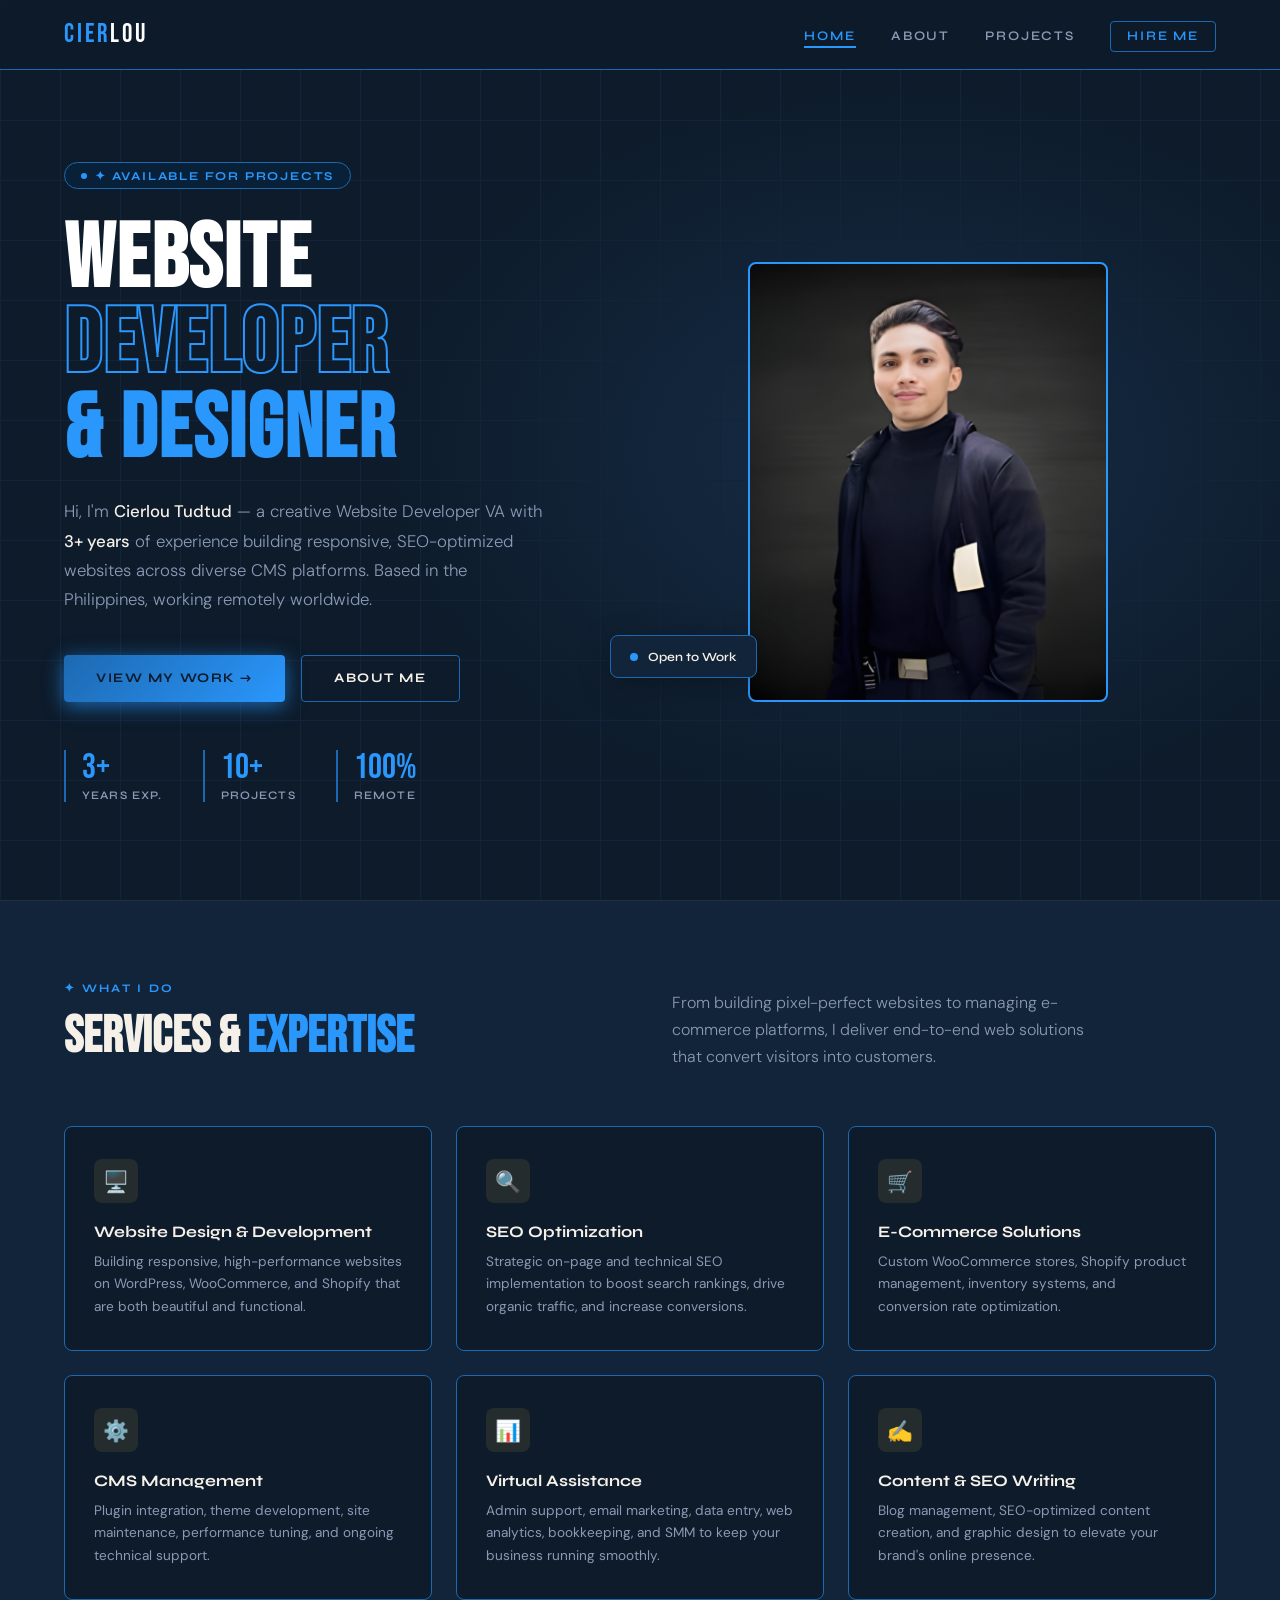
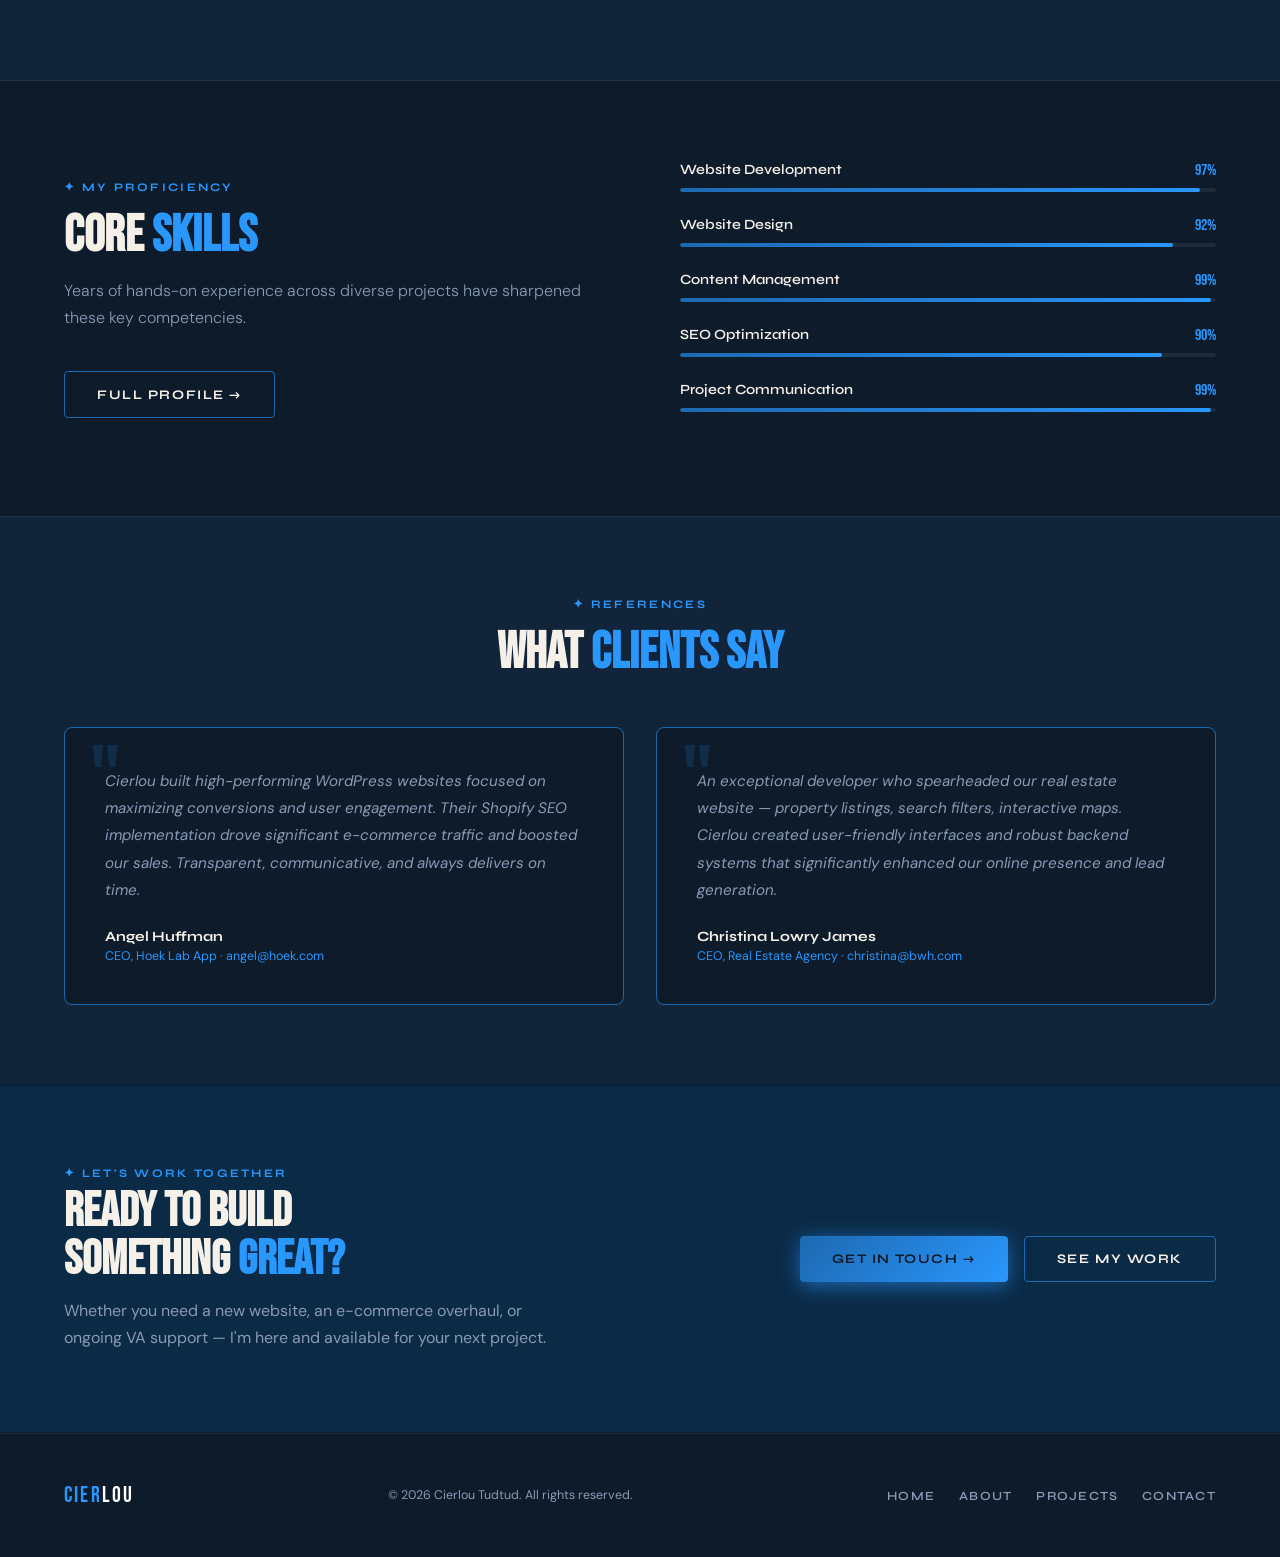
==== index.html @ 3d856446 "Add files via upload" ====
<!DOCTYPE html>
<html lang="en">
<head>
<meta charset="UTF-8"/>
<meta name="viewport" content="width=device-width, initial-scale=1.0"/>
<title>Cierlou Tudtud — Website Developer VA</title>
<link href="https://fonts.googleapis.com/css2?family=Bebas+Neue&family=Syne:wght@400;600;700;800&family=DM+Sans:ital,wght@0,300;0,400;0,500;1,300&display=swap" rel="stylesheet"/>
<link rel="stylesheet" href="allaccent.css">
<style>
  *, *::before, *::after { margin:0; padding:0; box-sizing:border-box; }
  html { scroll-behavior: smooth; }
  body {
    background: var(--navy);
    color: var(--light);
    font-family: 'DM Sans', sans-serif;
    font-size: 16px;
    overflow-x: hidden;
  }

  /* ---- NAV ---- */
  nav {
    position: fixed; top:0; left:0; right:0; z-index:100;
    display: flex; align-items:center; justify-content:space-between;
    padding: 1.2rem 4rem;
    background: rgba(13,27,42,0.88);
    backdrop-filter: blur(14px);
    border-bottom: 1px solid #1D69B1;
    transition: all 0.3s;
  }
  
  .nav-logo {
    font-family: 'Bebas Neue', sans-serif;
    font-size: 1.6rem;
    letter-spacing: 0.12em;
    color: var(--accent);
    text-decoration: none;
  }
  .nav-logo span { color: var(--white); }
  .nav-links { display:flex; gap:2.2rem; list-style:none; }
  .nav-links a {
    text-decoration: none;
    color: var(--muted);
    font-family: 'Syne', sans-serif;
    font-size: 0.82rem;
    font-weight: 600;
    letter-spacing: 0.14em;
    text-transform: uppercase;
    transition: color 0.2s;
    position: relative;
  }
  .nav-links a::after {
    content:''; position:absolute; bottom:-4px; left:0; width:0; height:2px;
    background: var(--accent); transition: width 0.3s;
  }
  .nav-links a:hover { color: var(--accent); }
  .nav-links a:hover::after { width:100%; }
  .nav-links a.active { color: var(--accent); }
  .nav-links a.active::after { width:100%; }

  /* ---- HERO ---- */
  .hero {
    min-height: 100vh;
    display: grid;
    grid-template-columns: 1fr 1fr;
    align-items: center;
    padding: 8rem 4rem 4rem;
    position: relative;
    overflow: hidden;
  }
  .hero-bg {
    position: absolute; inset:0; z-index:0;
    background:
      radial-gradient(ellipse 60% 60% at 70% 50%, rgba(26,51,82,0.7) 0%, transparent 70%),
      radial-gradient(ellipse 40% 40% at 20% 80%, #0d1b2a 0%, transparent 60%);
  }
  .hero-grid-lines {
    position: absolute; inset:0; z-index:0;
    background-image:
      linear-gradient(#12243a 1px, transparent 1px),
      linear-gradient(90deg, #12243a 1px, transparent 1px);
    background-size: 60px 60px;
  }
  .hero-content { position:relative; z-index:1; }
  .hero-tag {
    display: inline-flex; align-items:center; gap:0.5rem;
    background: #082138;
    border: 1px solid #1D69B1;
    border-radius: 100px;
    padding: 0.35rem 1rem;
    font-size: 0.75rem;
    font-family: 'Syne', sans-serif;
    font-weight: 700;
    letter-spacing: 0.15em;
    text-transform: uppercase;
    color: var(--accent);
    margin-bottom: 1.8rem;
    opacity: 0; animation: fadeUp 0.7s 0.2s forwards;
  }
  .hero-tag::before {
    content:''; width:6px; height:6px; border-radius:50%;
    background: var(--accent); animation: pulse 2s infinite;
  }
  @keyframes pulse { 0%,100%{opacity:1;transform:scale(1)} 50%{opacity:0.5;transform:scale(1.4)} }
  .hero-title {
    font-family: 'Bebas Neue', sans-serif;
    font-size: clamp(3.5rem, 7vw, 6.5rem);
    line-height: 0.95;
    letter-spacing: 0.02em;
    margin-bottom: 1.5rem;
    opacity: 0; animation: fadeUp 0.7s 0.35s forwards;
  }
  .hero-title .outline {
    -webkit-text-stroke: 2px var(--accent);
    color: transparent;
  }
  .hero-title .filled { color: var(--white); }
  .hero-title .accent { color: var(--accent); }
  .hero-desc {
    font-size: 1.05rem;
    line-height: 1.75;
    color: var(--muted);
    max-width: 480px;
    margin-bottom: 2.5rem;
    font-weight: 300;
    opacity: 0; animation: fadeUp 0.7s 0.5s forwards;
  }
  .hero-desc strong { color: var(--light); font-weight: 500; }
  .hero-cta {
    display:flex; gap:1rem; flex-wrap:wrap;
    opacity: 0; animation: fadeUp 0.7s 0.65s forwards;
  }
  .btn-primary {
    display: inline-flex; align-items:center; gap:0.5rem;
    background: var(--gradient);
    color: var(--navy);
    font-family: 'Syne', sans-serif;
    font-weight: 700;
    font-size: 0.82rem;
    letter-spacing: 0.12em;
    text-transform: uppercase;
    padding: 0.9rem 2rem;
    border-radius: 4px;
    text-decoration: none;
    transition: all 0.2s;
    box-shadow: 0 4px 20px #1D69B1;
  }
  .btn-primary:hover { transform: translateY(-2px); box-shadow: 0 8px 30px #1D69B1; }
  .btn-outline {
    display: inline-flex; align-items:center; gap:0.5rem;
    border: 1.5px solid #1D69B1;
    color: var(--light);
    font-family: 'Syne', sans-serif;
    font-weight: 700;
    font-size: 0.82rem;
    letter-spacing: 0.12em;
    text-transform: uppercase;
    padding: 0.9rem 2rem;
    border-radius: 4px;
    text-decoration: none;
    transition: all 0.2s;
  }
  .btn-outline:hover { border-color: var(--accent); color: var(--accent); transform: translateY(-2px); }

  /* Hero stats */
  .hero-stats {
    display:flex; gap:2.5rem; margin-top: 3rem;
    opacity: 0; animation: fadeUp 0.7s 0.8s forwards;
  }
  .stat-item { border-left: 2px solid #1D69B1; padding-left:1rem; }
  .stat-num { font-family:'Bebas Neue',sans-serif; font-size:2.2rem; color:var(--accent); line-height:1; }
  .stat-label { font-size:0.72rem; color:var(--muted); letter-spacing:0.1em; text-transform:uppercase; font-family:'Syne',sans-serif; font-weight:600; margin-top:0.2rem; }

  /* Hero image side */
  .hero-visual {
    position: relative; z-index:1;
    display: flex; align-items:center; justify-content:center;
    opacity: 0; animation: fadeIn 1s 0.4s forwards;
  }
  .hero-img-frame {
    position: relative;
    width: 360px; height: 440px;
  }
  .hero-img-frame::before {
    content:'';
    position:absolute; top:-16px; right:-16px;
    width:100%; height:100%;
    border-radius: 8px;
    opacity:0.5;
  }
  .hero-img-frame::after {
    content:'';
    position:absolute; bottom:-20px; left:-20px;
    width:50%; height:50%;
    background: transparent;
    border-radius:8px;
  }
  .hero-img {
    width:100%; height:100%;
    object-fit:cover;
    border-radius:8px;
    filter: grayscale(20%) contrast(1.05);
    background: var(--navy3);
    display:flex; align-items:center; justify-content:center;
  }
  .hero-img-placeholder {
    width:100%; height:100%;
    border-radius:8px;
    background: linear-gradient(145deg, var(--navy2), var(--navy3));
    display:flex; flex-direction:column; align-items:center; justify-content:center;
    gap:1rem;
    border: 2px solid var(--accent);
    background-image: url('pfpnewupdate.png');
    background-repeat: no-repeat;
    background-size: cover;
    background-position: right;
  }
  .hero-img-placeholder .initials {
    font-family:'Bebas Neue',sans-serif;
    font-size:5rem;
    color:var(--accent);
    line-height:1;
    opacity:0.7;
  }
  .hero-badge {
    position:absolute; bottom: 24px; left:-30px;
    background: var(--navy2);
    border: 1px solid #1D69B1;
    border-radius:8px;
    padding:0.8rem 1.2rem;
    display:flex; align-items:center; gap:0.6rem;
    backdrop-filter: blur(8px);
    box-shadow: 0 8px 32px rgba(0,0,0,0.3);
    white-space:nowrap;
  }
  .badge-dot { width:8px;height:8px;border-radius:50%;background:var(--accent);animation:pulse 2s infinite; }
  .badge-text { font-size:0.78rem;font-family:'Syne',sans-serif;font-weight:600; color:var(--light); }

  @keyframes fadeUp { from{opacity:0;transform:translateY(24px)} to{opacity:1;transform:translateY(0)} }
  @keyframes fadeIn { from{opacity:0} to{opacity:1} }

  /* ---- SERVICES STRIP ---- */
  .services-strip {
    padding: 5rem 4rem;
    background: var(--navy2);
    border-top: 1px solid rgba(232,197,71,0.08);
    border-bottom: 1px solid rgba(232,197,71,0.08);
  }
  .section-label {
    font-family:'Syne',sans-serif; font-weight:700;
    font-size:0.72rem; letter-spacing:0.2em; text-transform:uppercase;
    color:var(--accent); margin-bottom:1rem;
  }
  .section-title {
    font-family:'Bebas Neue',sans-serif;
    font-size:clamp(2rem,4vw,3.2rem);
    line-height:1;
    margin-bottom:0.5rem;
  }
  .section-title .accent { color:var(--accent); }
  .services-intro {
    display:grid; grid-template-columns:1fr 1fr; gap:4rem; align-items:end;
    margin-bottom:3.5rem;
  }
  .services-sub { color:var(--muted); line-height:1.7; font-weight:300; max-width:420px; }
  .services-grid {
    display:grid; grid-template-columns:repeat(3,1fr); gap:1.5rem;
  }
  .service-card {
    background: var(--navy);
    border: 1px solid #1D69B1;
    border-radius: 8px;
    padding: 2rem 1.8rem;
    transition: all 0.3s;
    position:relative; overflow:hidden;
  }
  .service-card::before {
    content:''; position:absolute; top:0; left:0; right:0; height:2px;
    background: var(--gradient); transform:scaleX(0); transform-origin:left;
    transition: transform 0.3s;
  }
  .service-card:hover { border-color: #082138; transform:translateY(-4px); }
  .service-card:hover::before { transform:scaleX(1); }
  .service-icon {
    width:44px;height:44px; border-radius:8px;
    background:rgba(232,197,71,0.1);
    display:flex;align-items:center;justify-content:center;
    margin-bottom:1.2rem;
    font-size:1.3rem;
  }
  .service-name {
    font-family:'Syne',sans-serif; font-weight:700;
    font-size:1rem; margin-bottom:0.6rem;
  }
  .service-desc { font-size:0.85rem; color:var(--muted); line-height:1.65; }

  /* ---- SKILLS BAR ---- */
  .skills-section {
    padding: 5rem 4rem;
    display:grid; grid-template-columns:1fr 1fr; gap:5rem; align-items:center;
  }
  .skill-bar-wrap { margin-bottom:1.5rem; }
  .skill-bar-header { display:flex;justify-content:space-between;margin-bottom:0.5rem; }
  .skill-bar-label { font-family:'Syne',sans-serif;font-weight:600;font-size:0.88rem; }
  .skill-bar-pct { font-family:'Bebas Neue',sans-serif;font-size:1rem;color:var(--accent); }
  .skill-track { height:4px;background:rgba(255,255,255,0.07);border-radius:4px;overflow:hidden; }
  .skill-fill {
    height:100%; border-radius:4px; background:var(--gradient);
    width:0; transition: width 1.4s cubic-bezier(0.4,0,0.2,1);
  }

  /* ---- TESTIMONIAL ---- */
  .testimonial-section {
    padding: 5rem 4rem;
    background: var(--navy2);
    border-top:1px solid rgba(232,197,71,0.08);
    text-align:center;
  }
  .testimonial-grid { display:grid;grid-template-columns:1fr 1fr;gap:2rem;margin-top:3rem; }
  .testimonial-card {
    background:var(--navy);
    border:1px solid #1D69B1;
    border-radius:8px;
    padding:2.5rem;
    text-align:left;
    position:relative;
  }
  .testimonial-card::before {
    content:'"'; font-family:'Bebas Neue',sans-serif;
    font-size:6rem; line-height:1; color:var(--accent);
    opacity:0.15; position:absolute; top:0.5rem; left:1.5rem;
  }
  .testimonial-text {
    font-style:italic; color:var(--muted); line-height:1.8; margin-bottom:1.5rem; font-size:0.95rem;
    position:relative; z-index:1;
  }
  .testimonial-author { font-family:'Syne',sans-serif;font-weight:700;font-size:0.88rem; }
  .testimonial-role { font-size:0.78rem;color:var(--accent);margin-top:0.2rem; }

  /* ---- CTA BANNER ---- */
  .cta-banner {
    padding: 5rem 4rem;
    display:flex; align-items:center; justify-content:space-between; gap:3rem;
    background: linear-gradient(135deg, #0B2A46 0%, #0B2A46 100%);
    border-top:1px solid #082138;
    border-bottom:1px solid #082138;
  }
  .cta-text .section-label { margin-bottom:0.5rem; }
  .cta-text h2 { font-family:'Bebas Neue',sans-serif;font-size:clamp(2rem,4vw,3rem);line-height:1; }
  .cta-text p { color:var(--muted);margin-top:0.8rem;max-width:500px;line-height:1.7; }

  /* ---- FOOTER ---- */
  footer {
    padding: 3rem 4rem;
    display:flex; align-items:center; justify-content:space-between;
    background:var(--navy);
    border-top:1px solid rgba(232,197,71,0.08);
  }
  .footer-logo { font-family:'Bebas Neue',sans-serif;font-size:1.4rem;color:var(--accent); letter-spacing:0.1em; }
  .footer-logo span{color:var(--white);}
  .footer-copy { font-size:0.78rem;color:var(--muted); }
  .footer-links { display:flex;gap:1.5rem; }
  .footer-links a { font-size:0.78rem;color:var(--muted);text-decoration:none;transition:color 0.2s; font-family:'Syne',sans-serif;font-weight:600;letter-spacing:0.1em;text-transform:uppercase; }
  .footer-links a:hover { color:var(--accent); }

  /* Responsive */
  @media(max-width:900px){
    nav{padding:1rem 2rem;}
    .hero{grid-template-columns:1fr;padding:7rem 2rem 3rem;text-align:center;}
    .hero-visual{display:none;}
    .hero-cta{justify-content:center;}
    .hero-stats{justify-content:center;}
    .services-intro{grid-template-columns:1fr;}
    .services-grid{grid-template-columns:1fr;}
    .skills-section{grid-template-columns:1fr;padding:3rem 2rem;}
    .services-strip,.testimonial-section{padding:3rem 2rem;}
    .testimonial-grid{grid-template-columns:1fr;}
    .cta-banner{flex-direction:column;text-align:center;padding:3rem 2rem;}
    footer{flex-direction:column;gap:1rem;text-align:center;padding:2rem;}
    .footer-links{justify-content:center;flex-wrap:wrap;}
  }
</style>
</head>
<body>

<nav>
  <a href="index.html" class="nav-logo">CIER<span>LOU</span></a>
  <ul class="nav-links">
    <li><a href="index.html" class="active">Home</a></li>
    <li><a href="about.html">About</a></li>
    <li><a href="projects.html">Projects</a></li>
    <li><a href="https://calendar.google.com/calendar/u/0/r/eventedit?text=Meeting+with+Cierlou&details=Let%27s+connect+via+Google+Meet&add=cierlout@gmail.com&location=Online+via+Google+Meet&pli=1" style="color:var(--accent);border:1px solid #1D69B1;padding:0.4rem 1rem;border-radius:4px;">Hire Me</a></li>
  </ul>
</nav>

<!-- HERO -->
<section class="hero">
  <div class="hero-bg"></div>
  <div class="hero-grid-lines"></div>
  <div class="hero-content">
    <div class="hero-tag">✦ Available for Projects</div>
    <h1 class="hero-title">
      <span class="filled">WEBSITE</span><br>
      <span class="outline">DEVELOPER</span><br>
      <span class="accent">&amp; DESIGNER</span>
    </h1>
    <p class="hero-desc">
      Hi, I'm <strong>Cierlou Tudtud</strong> — a creative Website Developer VA with <strong>3+ years</strong> of experience building responsive, SEO-optimized websites across diverse CMS platforms. Based in the Philippines, working remotely worldwide.
    </p>
    <div class="hero-cta">
      <a href="projects.html" class="btn-primary">View My Work →</a>
      <a href="about.html" class="btn-outline">About Me</a>
    </div>
    <div class="hero-stats">
      <div class="stat-item">
        <div class="stat-num">3+</div>
        <div class="stat-label">Years Exp.</div>
      </div>
      <div class="stat-item">
        <div class="stat-num">10+</div>
        <div class="stat-label">Projects</div>
      </div>
      <div class="stat-item">
        <div class="stat-num">100%</div>
        <div class="stat-label">Remote</div>
      </div>
    </div>
  </div>
  <div class="hero-visual">
    <div class="hero-img-frame">
      <div class="hero-img-placeholder">

      </div>
    </div>
    <div class="hero-badge">
      <div class="badge-dot"></div>
      <span class="badge-text">Open to Work</span>
    </div>
  </div>
</section>

<!-- SERVICES -->
<section class="services-strip">
  <div class="services-intro">
    <div>
      <div class="section-label">✦ What I Do</div>
      <h2 class="section-title">SERVICES &amp; <span class="accent">EXPERTISE</span></h2>
    </div>
    <p class="services-sub">From building pixel-perfect websites to managing e-commerce platforms, I deliver end-to-end web solutions that convert visitors into customers.</p>
  </div>
  <div class="services-grid">
    <div class="service-card">
      <div class="service-icon">🖥️</div>
      <div class="service-name">Website Design &amp; Development</div>
      <div class="service-desc">Building responsive, high-performance websites on WordPress, WooCommerce, and Shopify that are both beautiful and functional.</div>
    </div>
    <div class="service-card">
      <div class="service-icon">🔍</div>
      <div class="service-name">SEO Optimization</div>
      <div class="service-desc">Strategic on-page and technical SEO implementation to boost search rankings, drive organic traffic, and increase conversions.</div>
    </div>
    <div class="service-card">
      <div class="service-icon">🛒</div>
      <div class="service-name">E-Commerce Solutions</div>
      <div class="service-desc">Custom WooCommerce stores, Shopify product management, inventory systems, and conversion rate optimization.</div>
    </div>
    <div class="service-card">
      <div class="service-icon">⚙️</div>
      <div class="service-name">CMS Management</div>
      <div class="service-desc">Plugin integration, theme development, site maintenance, performance tuning, and ongoing technical support.</div>
    </div>
    <div class="service-card">
      <div class="service-icon">📊</div>
      <div class="service-name">Virtual Assistance</div>
      <div class="service-desc">Admin support, email marketing, data entry, web analytics, bookkeeping, and SMM to keep your business running smoothly.</div>
    </div>
    <div class="service-card">
      <div class="service-icon">✍️</div>
      <div class="service-name">Content &amp; SEO Writing</div>
      <div class="service-desc">Blog management, SEO-optimized content creation, and graphic design to elevate your brand's online presence.</div>
    </div>
  </div>
</section>

<!-- SKILLS -->
<section class="skills-section" id="skills">
  <div>
    <div class="section-label">✦ My Proficiency</div>
    <h2 class="section-title">CORE <span class="accent">SKILLS</span></h2>
    <p style="color:var(--muted);margin-top:1rem;line-height:1.7;font-weight:300;">Years of hands-on experience across diverse projects have sharpened these key competencies.</p>
    <div style="margin-top:2.5rem;">
      <a href="about.html" class="btn-outline">Full Profile →</a>
    </div>
  </div>
  <div class="skills-bars">
    <div class="skill-bar-wrap">
      <div class="skill-bar-header"><span class="skill-bar-label">Website Development</span><span class="skill-bar-pct">97%</span></div>
      <div class="skill-track"><div class="skill-fill" data-width="97"></div></div>
    </div>
    <div class="skill-bar-wrap">
      <div class="skill-bar-header"><span class="skill-bar-label">Website Design</span><span class="skill-bar-pct">92%</span></div>
      <div class="skill-track"><div class="skill-fill" data-width="92"></div></div>
    </div>
    <div class="skill-bar-wrap">
      <div class="skill-bar-header"><span class="skill-bar-label">Content Management</span><span class="skill-bar-pct">99%</span></div>
      <div class="skill-track"><div class="skill-fill" data-width="99"></div></div>
    </div>
    <div class="skill-bar-wrap">
      <div class="skill-bar-header"><span class="skill-bar-label">SEO Optimization</span><span class="skill-bar-pct">90%</span></div>
      <div class="skill-track"><div class="skill-fill" data-width="90"></div></div>
    </div>
    <div class="skill-bar-wrap">
      <div class="skill-bar-header"><span class="skill-bar-label">Project Communication</span><span class="skill-bar-pct">99%</span></div>
      <div class="skill-track"><div class="skill-fill" data-width="99"></div></div>
    </div>
  </div>
</section>

<!-- TESTIMONIALS -->
<section class="testimonial-section">
  <div class="section-label">✦ References</div>
  <h2 class="section-title">WHAT <span class="accent">CLIENTS SAY</span></h2>
  <div class="testimonial-grid">
    <div class="testimonial-card">
      <p class="testimonial-text">Cierlou built high-performing WordPress websites focused on maximizing conversions and user engagement. Their Shopify SEO implementation drove significant e-commerce traffic and boosted our sales. Transparent, communicative, and always delivers on time.</p>
      <div class="testimonial-author">Angel Huffman</div>
      <div class="testimonial-role">CEO, Hoek Lab App · angel@hoek.com</div>
    </div>
    <div class="testimonial-card">
      <p class="testimonial-text">An exceptional developer who spearheaded our real estate website — property listings, search filters, interactive maps. Cierlou created user-friendly interfaces and robust backend systems that significantly enhanced our online presence and lead generation.</p>
      <div class="testimonial-author">Christina Lowry James</div>
      <div class="testimonial-role">CEO, Real Estate Agency · christina@bwh.com</div>
    </div>
  </div>
</section>

<!-- CTA BANNER -->
<section class="cta-banner">
  <div class="cta-text">
    <div class="section-label">✦ Let's Work Together</div>
    <h2>READY TO BUILD<br>SOMETHING <span style="color:var(--accent)">GREAT?</span></h2>
    <p>Whether you need a new website, an e-commerce overhaul, or ongoing VA support — I'm here and available for your next project.</p>
  </div>
  <div style="display:flex;gap:1rem;flex-shrink:0;flex-wrap:wrap;">
    <a href="https://mail.google.com/mail/u/0/?to=cierlout@gmail.com&fs=1&tf=cm" class="btn-primary">Get In Touch →</a>
    <a href="projects.html" class="btn-outline">See My Work</a>
  </div>
</section>

<footer>
  <div class="footer-logo">CIER<span>LOU</span></div>
  <p class="footer-copy">© <span id="year"></span> Cierlou Tudtud. All rights reserved.</p>
  <div class="footer-links">
    <a href="index.html">Home</a>
    <a href="about.html">About</a>
    <a href="projects.html">Projects</a>
    <a href="https://mail.google.com/mail/u/0/?to=cierlout@gmail.com&fs=1&tf=cm">Contact</a>
  </div>
</footer>

<script>
// Animate skill bars on scroll
const observer = new IntersectionObserver((entries) => {
  entries.forEach(e => {
    if(e.isIntersecting){
      e.target.querySelectorAll('.skill-fill').forEach(bar => {
        const w = bar.getAttribute('data-width');
        setTimeout(()=>{ bar.style.width = w + '%'; }, 200);
      });
    }
  });
}, {threshold:0.3});
const skillsSection = document.querySelector('.skills-bars');
if(skillsSection) observer.observe(skillsSection.closest('section'));

// Scroll-fade for service cards
const cardObserver = new IntersectionObserver((entries) => {
  entries.forEach((e,i) => {
    if(e.isIntersecting){
      setTimeout(()=>{
        e.target.style.opacity='1';
        e.target.style.transform='translateY(0)';
      }, i * 80);
    }
  });
}, {threshold:0.1});
document.querySelectorAll('.service-card, .testimonial-card').forEach(card => {
  card.style.opacity='0';
  card.style.transform='translateY(20px)';
  card.style.transition='all 0.5s ease';
  cardObserver.observe(card);
});

</script>
<script src="copyright-year.js"></script>
</body>
</html>
---- allaccent.css ----
:root {
    --navy: #0d1b2a;
    --navy2: #12243a;
    --navy3: #1a3352;
    --accent: #2A97FD;
    --accent2: #2A97FD;
    --light: #f5f0e8;
    --muted: #8a9ab5;
    --white: #ffffff;
    --gradient: linear-gradient(135deg, #1D69B1 0%, #2A97FD 100%);
  }
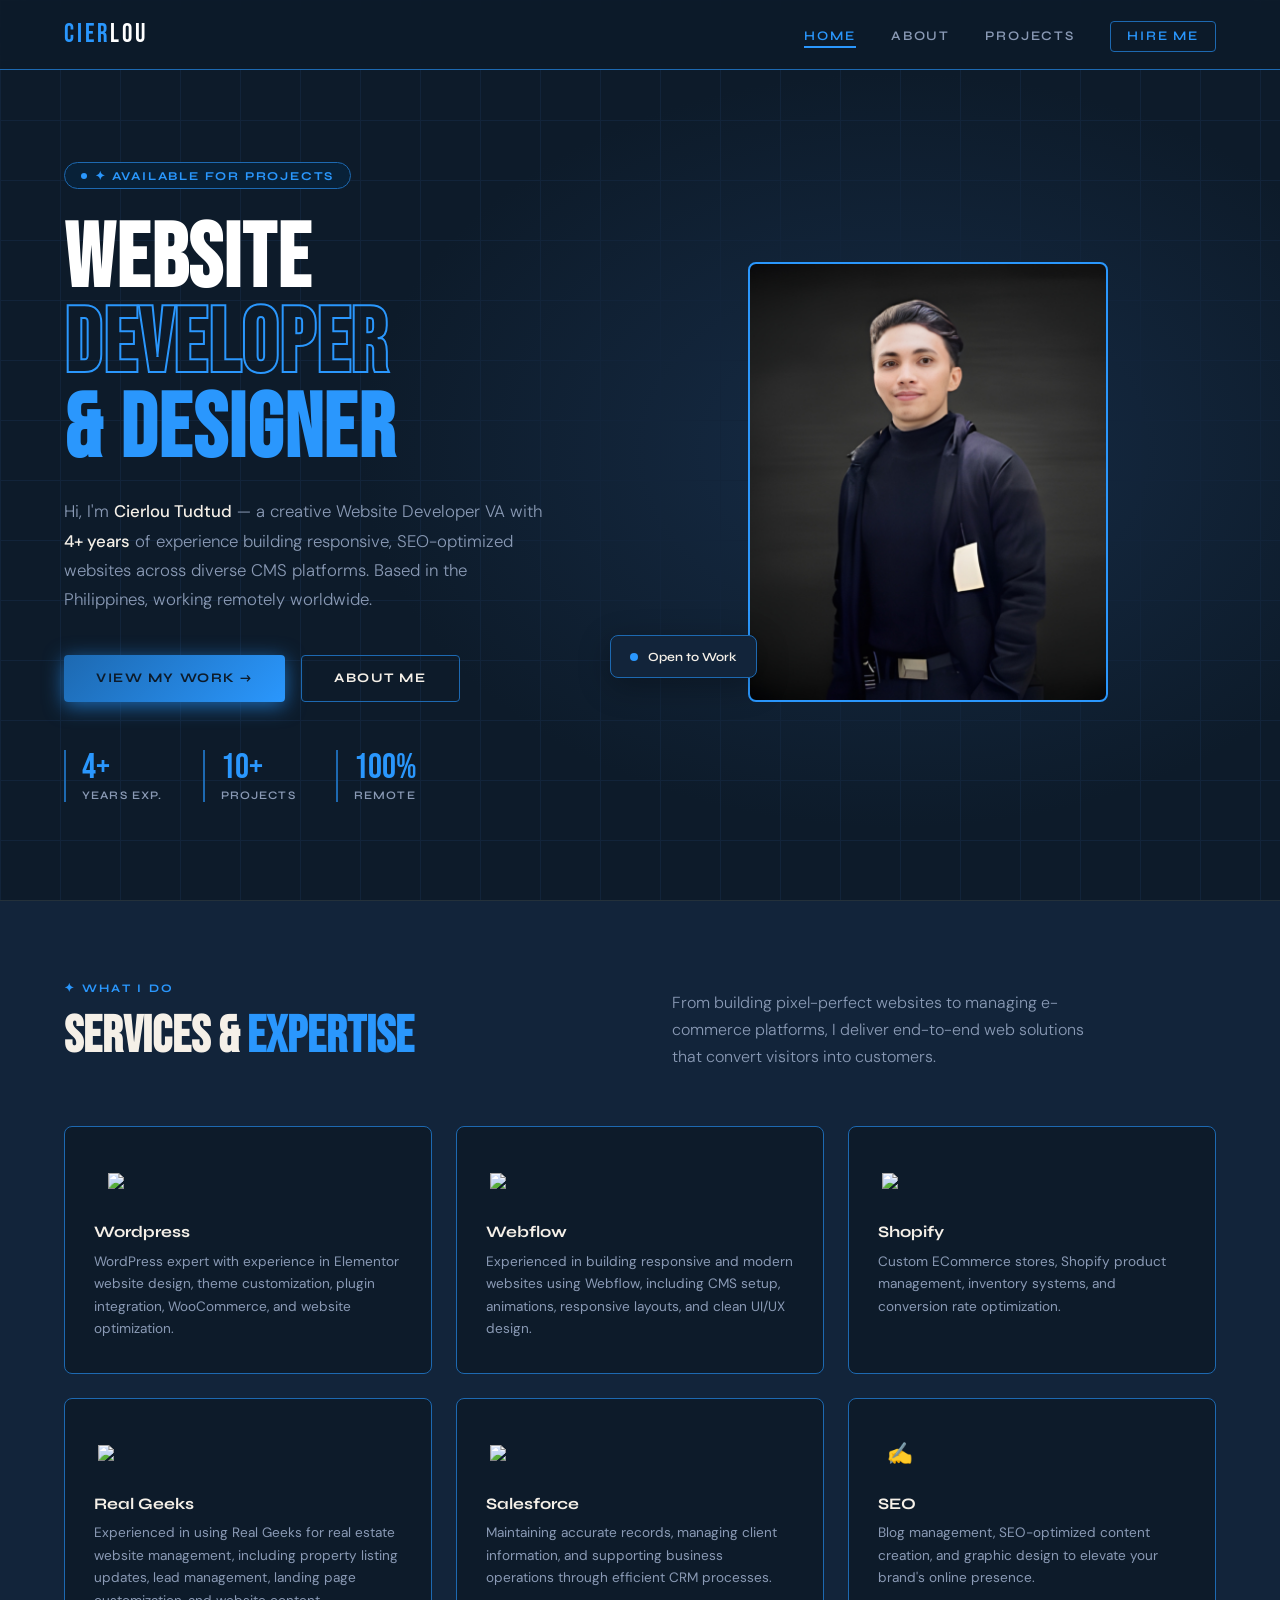
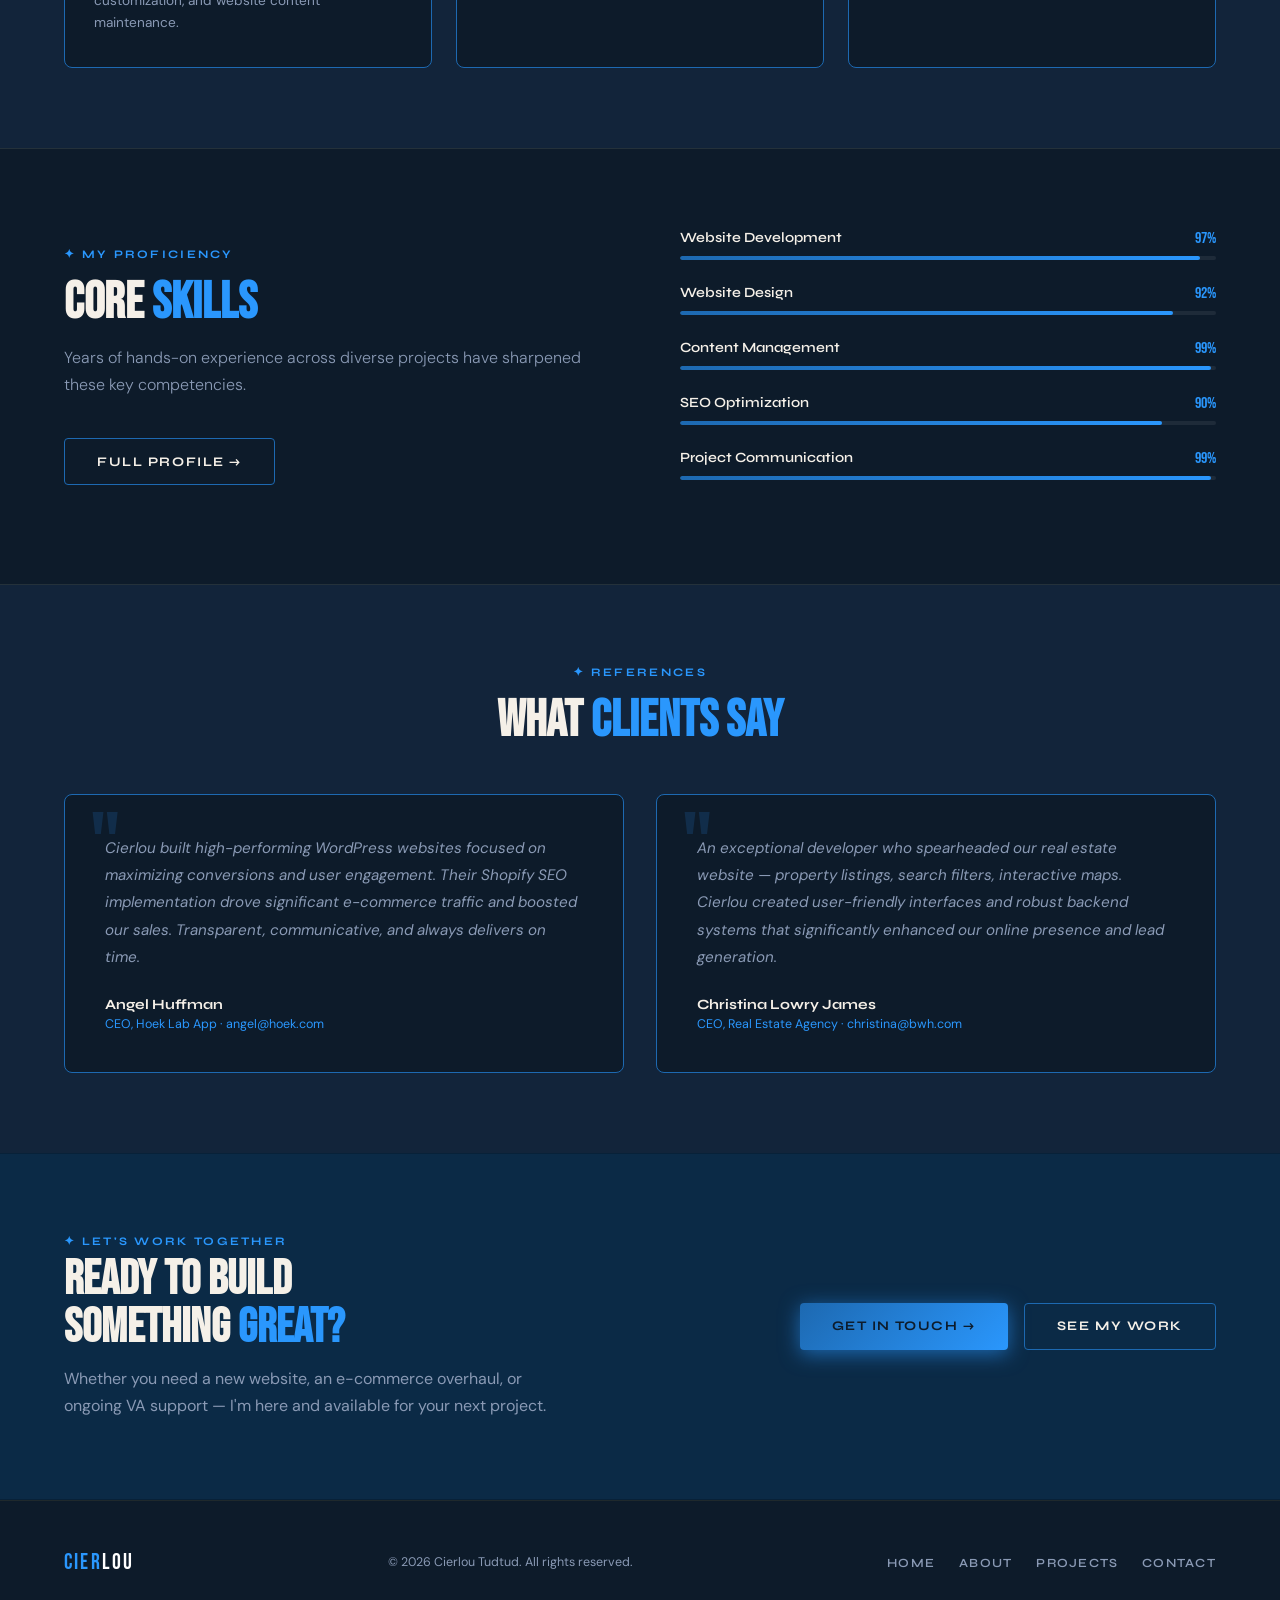
==== commit 6005dff4: "Update index.html" ====
--- a/index.html
+++ b/index.html
@@ -282,7 +282,6 @@
   .service-card:hover::before { transform:scaleX(1); }
   .service-icon {
     width:44px;height:44px; border-radius:8px;
-    background:rgba(232,197,71,0.1);
     display:flex;align-items:center;justify-content:center;
     margin-bottom:1.2rem;
     font-size:1.3rem;
@@ -404,7 +403,7 @@
       <span class="accent">&amp; DESIGNER</span>
     </h1>
     <p class="hero-desc">
-      Hi, I'm <strong>Cierlou Tudtud</strong> — a creative Website Developer VA with <strong>3+ years</strong> of experience building responsive, SEO-optimized websites across diverse CMS platforms. Based in the Philippines, working remotely worldwide.
+      Hi, I'm <strong>Cierlou Tudtud</strong> — a creative Website Developer VA with <strong>4+ years</strong> of experience building responsive, SEO-optimized websites across diverse CMS platforms. Based in the Philippines, working remotely worldwide.
     </p>
     <div class="hero-cta">
       <a href="projects.html" class="btn-primary">View My Work →</a>
@@ -412,7 +411,7 @@
     </div>
     <div class="hero-stats">
       <div class="stat-item">
-        <div class="stat-num">3+</div>
+        <div class="stat-num">4+</div>
         <div class="stat-label">Years Exp.</div>
       </div>
       <div class="stat-item">
@@ -449,33 +448,33 @@
   </div>
   <div class="services-grid">
     <div class="service-card">
-      <div class="service-icon">🖥️</div>
-      <div class="service-name">Website Design &amp; Development</div>
-      <div class="service-desc">Building responsive, high-performance websites on WordPress, WooCommerce, and Shopify that are both beautiful and functional.</div>
+      <div class="service-icon"><img src="wordpress.png"></div>
+      <div class="service-name">Wordpress</div>
+      <div class="service-desc">WordPress expert with experience in Elementor website design, theme customization, plugin integration, WooCommerce, and website optimization.</div>
     </div>
     <div class="service-card">
-      <div class="service-icon">🔍</div>
-      <div class="service-name">SEO Optimization</div>
-      <div class="service-desc">Strategic on-page and technical SEO implementation to boost search rankings, drive organic traffic, and increase conversions.</div>
+      <div class="service-icon"><img style="width: 35px;" src="Social_Circle_Blue.png"></div>
+      <div class="service-name">Webflow</div>
+      <div class="service-desc">Experienced in building responsive and modern websites using Webflow, including CMS setup, animations, responsive layouts, and clean UI/UX design.</div>
     </div>
     <div class="service-card">
-      <div class="service-icon">🛒</div>
-      <div class="service-name">E-Commerce Solutions</div>
-      <div class="service-desc">Custom WooCommerce stores, Shopify product management, inventory systems, and conversion rate optimization.</div>
+      <div class="service-icon"><img width="35px;" src="shopify.png"></div>
+      <div class="service-name">Shopify</div>
+      <div class="service-desc">Custom ECommerce stores, Shopify product management, inventory systems, and conversion rate optimization.</div>
     </div>
     <div class="service-card">
-      <div class="service-icon">⚙️</div>
-      <div class="service-name">CMS Management</div>
-      <div class="service-desc">Plugin integration, theme development, site maintenance, performance tuning, and ongoing technical support.</div>
+      <div class="service-icon"><img style="width: 35px;" src="Real Geeks Favicon.png"></div>
+      <div class="service-name">Real Geeks</div>
+      <div class="service-desc">Experienced in using Real Geeks for real estate website management, including property listing updates, lead management, landing page customization, and website content maintenance.</div>
     </div>
     <div class="service-card">
-      <div class="service-icon">📊</div>
-      <div class="service-name">Virtual Assistance</div>
-      <div class="service-desc">Admin support, email marketing, data entry, web analytics, bookkeeping, and SMM to keep your business running smoothly.</div>
+      <div class="service-icon"><img style="width: 35px;" src="salesforce.png"></div>
+      <div class="service-name">Salesforce</div>
+      <div class="service-desc">Maintaining accurate records, managing client information, and supporting business operations through efficient CRM processes.</div>
     </div>
     <div class="service-card">
       <div class="service-icon">✍️</div>
-      <div class="service-name">Content &amp; SEO Writing</div>
+      <div class="service-name">SEO</div>
       <div class="service-desc">Blog management, SEO-optimized content creation, and graphic design to elevate your brand's online presence.</div>
     </div>
   </div>
